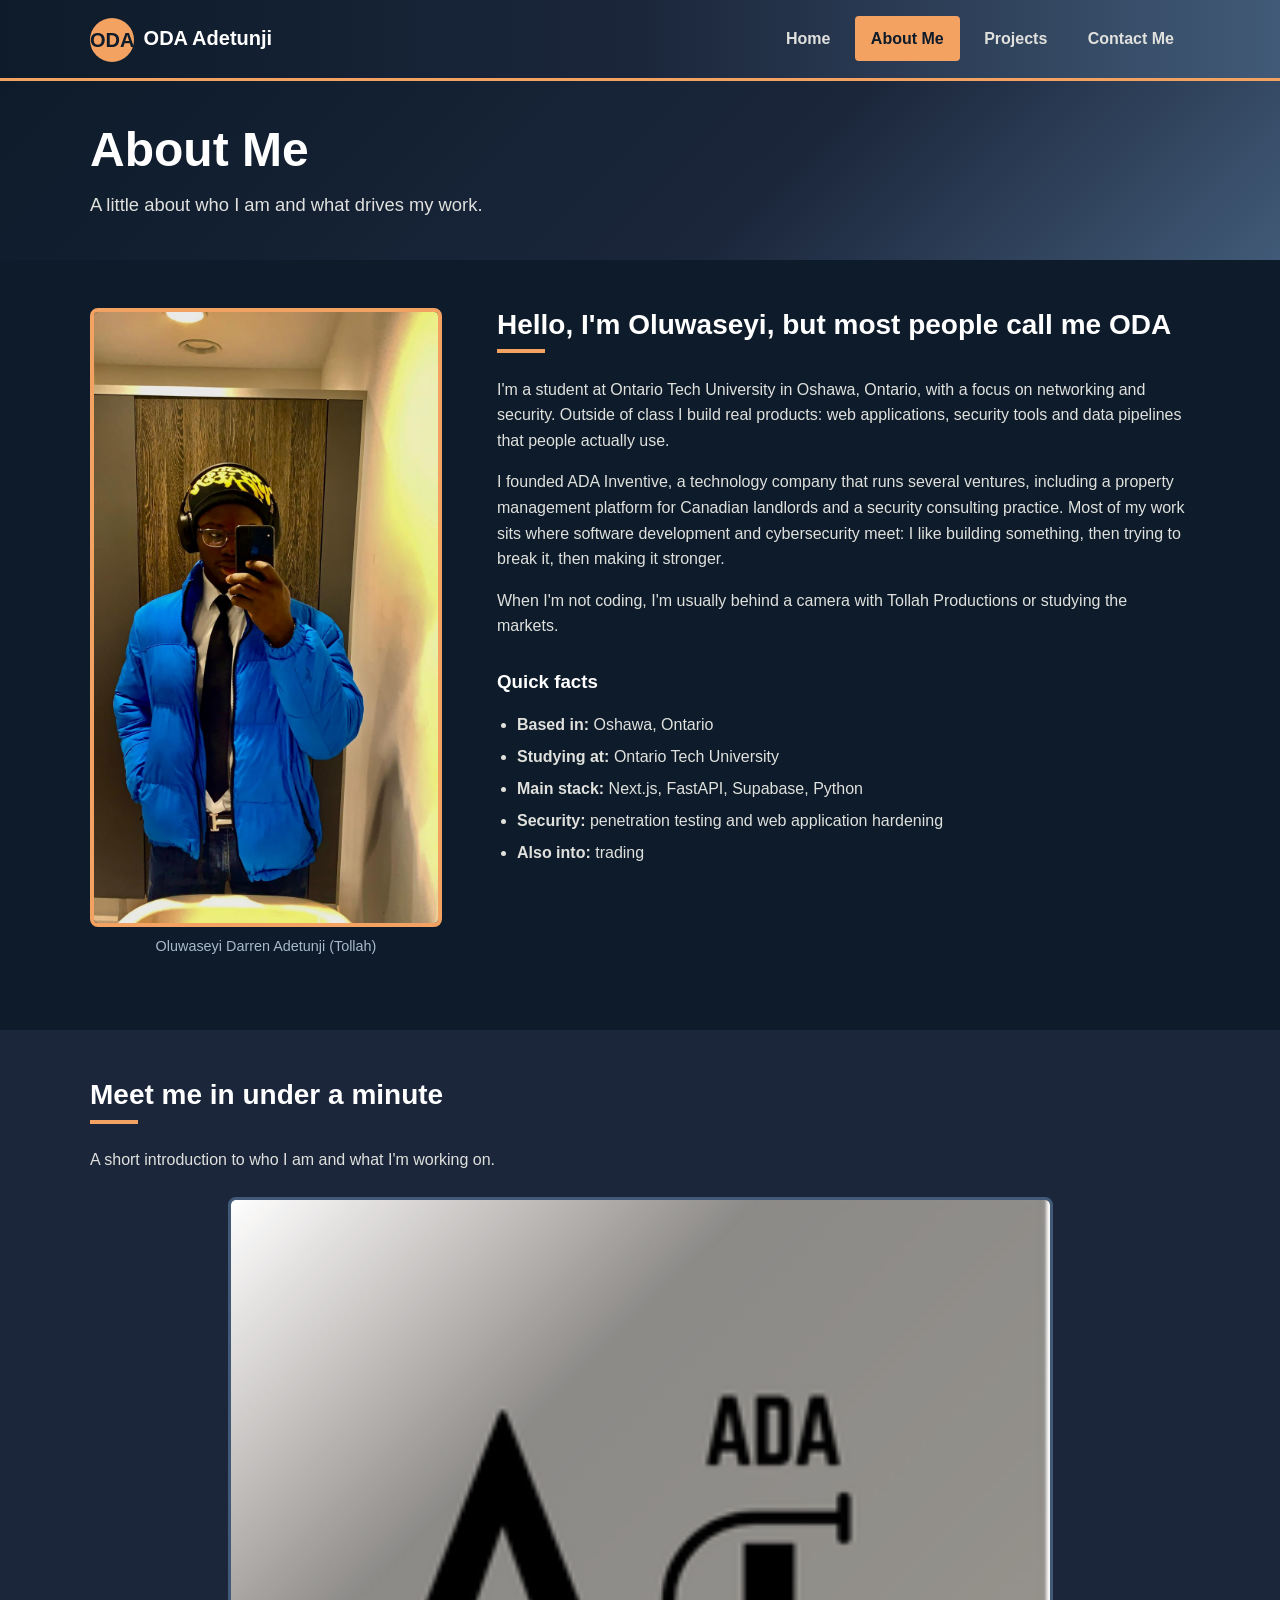
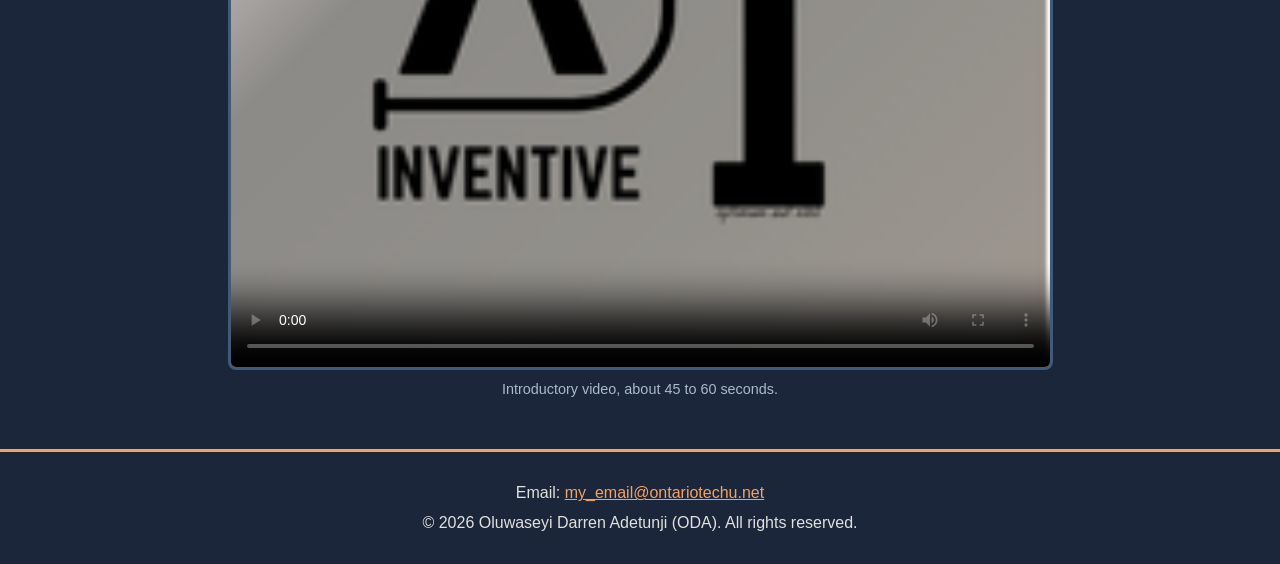
==== about.html @ a8332858 "commit of my web and script assign" ====
<!DOCTYPE html>
<html lang="en">
<head>
  <meta charset="utf-8">
  <meta name="viewport" content="width=device-width, initial-scale=1">
  <meta name="description" content="About Oluwaseyi Darren Adetunji (ODA): background, skills and an introductory video.">
  <title>About Me | Tollah Adetunji Portfolio</title>
  <link rel="stylesheet" href="css/style.css">
  <link rel="stylesheet" href="css/mobile.css">
  <link rel="stylesheet" href="css/tablet.css">
  <link rel="stylesheet" href="css/laptop.css">
</head>
<body>
  <a class="skip-link" href="#main">Skip to main content</a>

  <header class="site-header">
    <div class="container clearfix">
      <a class="brand" href="index.html"><span class="brand-mark" aria-hidden="true">ODA</span>ODA Adetunji</a>
      <nav aria-label="Main navigation">
        <ul class="nav-list clearfix">
          <li><a href="index.html">Home</a></li>
          <li><a href="about.html" aria-current="page">About Me</a></li>
          <li><a href="projects.html">Projects</a></li>
          <li><a href="contact.html">Contact Me</a></li>
        </ul>
      </nav>
    </div>
  </header>

  <main id="main">
    <section class="page-banner" aria-labelledby="page-title">
      <div class="container">
        <h1 id="page-title">About Me</h1>
        <p class="lead">A little about who I am and what drives my work.</p>
      </div>
    </section>

    <div class="section">
      <div class="container clearfix">
        <figure class="about-photo">
          <img src="images/profile.jpg" alt="Portrait of Oluwaseyi (ODA) Adetunji" width="600" height="750">
          <figcaption>Oluwaseyi Darren Adetunji (Tollah)</figcaption>
        </figure>

        <article class="about-text">
          <h2 id="intro-title">Hello, I'm Oluwaseyi, but most people call me ODA</h2>
          <p>I'm a student at Ontario Tech University in Oshawa, Ontario, with a focus on networking and security. Outside of class I build real products: web applications, security tools and data pipelines that people actually use.</p>
          <p>I founded ADA Inventive, a technology company that runs several ventures, including a property management platform for Canadian landlords and a security consulting practice. Most of my work sits where software development and cybersecurity meet: I like building something, then trying to break it, then making it stronger.</p>
          <p>When I'm not coding, I'm usually behind a camera with Tollah Productions or studying the markets.</p>

          <h3>Quick facts</h3>
          <ul class="fact-list">
            <li><strong>Based in:</strong> Oshawa, Ontario</li>
            <li><strong>Studying at:</strong> Ontario Tech University</li>
            <li><strong>Main stack:</strong> Next.js, FastAPI, Supabase, Python</li>
            <li><strong>Security:</strong> penetration testing and web application hardening</li>
            <li><strong>Also into:</strong> trading</li>
          </ul>
        </article>
      </div>
    </div>

    <section class="section section-video" aria-labelledby="video-title">
      <div class="container">
        <h2 id="video-title">Meet me in under a minute</h2>
        <p>A short introduction to who I am and what I'm working on.</p>
        <figure class="video-wrap">
          <video controls preload="metadata" poster="images/ADANew.png" width="1280" height="720">
            <source src="video/intro.mp4" type="video/mp4">
            Your browser does not support HTML5 video. You can <a href="video/intro.mp4">download the video</a> instead.
          </video>
          <figcaption>Introductory video, about 45 to 60 seconds.</figcaption>
        </figure>
      </div>
    </section>
  </main>

  <footer class="site-footer">
    <div class="container">
      <p>Email: <a href="mailto:oluwaseyi.adetunji@ontariotechu.net">my_email@ontariotechu.net</a></p>
      <p>&copy; 2026 Oluwaseyi Darren Adetunji (ODA). All rights reserved.</p>
    </div>
  </footer>
</body>
</html>
---- css/style.css ----
*,
*::before,
*::after {
  box-sizing: border-box;
}

html {
  font-size: 100%;
}

body {
  margin: 0;
  background-color: #0D1B2A;
  color: #E0E1DD;
  font-family: "Segoe UI", Roboto, Helvetica, Arial, sans-serif;
  line-height: 1.6;
}

img,
video {
  display: block;
  max-width: 100%;
  height: auto;
}

h1,
h2,
h3 {
  line-height: 1.2;
  color: #FFFFFF;
}

h2 {
  font-size: 1.75rem;
  margin-top: 0;
}


h2::after {
  content: "";
  display: block;
  width: 3rem;
  height: 4px;
  margin-top: 0.5rem;
  background-color: #F4A261;
}

a {
  color: #F4A261;
}

a:hover,
a:focus {
  color: #FFFFFF;
}


a:focus,
button:focus,
input:focus,
textarea:focus {
  outline: 3px solid #F4A261;
  outline-offset: 2px;
}


.container {
  width: 90%;
  max-width: 1100px;
  margin: 0 auto;
}


.clearfix::after {
  content: "";
  display: table;
  clear: both;
}


.visually-hidden {
  position: absolute;
  width: 1px;
  height: 1px;
  margin: -1px;
  padding: 0;
  overflow: hidden;
  clip: rect(0 0 0 0);
  border: 0;
  white-space: nowrap;
}


.skip-link {
  position: absolute;
  top: 0;
  left: -9999px;
  z-index: 100;
  padding: 0.5rem 1rem;
  background-color: #F4A261;
  color: #0D1B2A;
  font-weight: 700;
}

.skip-link:focus {
  left: 1rem;
  top: 1rem;
  color: #0D1B2A;
}


.site-header {
  background-color: #1B263B;
  background-image: linear-gradient(to right, #0D1B2A, #1B263B 50%, #415A77);
  border-bottom: 3px solid #F4A261;
  padding: 1rem 0;
}

.brand {
  color: #FFFFFF;
  font-size: 1.25rem;
  font-weight: 700;
  line-height: 2.75rem;
  text-decoration: none;
}


.brand-mark {
  display: inline-block;
  width: 2.75rem;
  height: 2.75rem;
  margin-right: 0.6rem;
  border-radius: 50%;
  background-color: #F4A261;
  color: #0D1B2A;
  line-height: 2.75rem;
  text-align: center;
  vertical-align: middle;
}

.nav-list {
  list-style: none;
  margin: 0;
  padding: 0;
}

.nav-list a {
  display: block;
  padding: 0.6rem 1rem;
  border-radius: 4px;
  color: #E0E1DD;
  font-weight: 600;
  text-decoration: none;
}

.nav-list a:hover,
.nav-list a:focus {
  background-color: #415A77;
  color: #FFFFFF;
}

/* Highlight the current page in the menu */
.nav-list a[aria-current="page"] {
  background-color: #F4A261;
  color: #0D1B2A;
}


.hero,
.page-banner {
  background-color: #1B263B;
  background-image: linear-gradient(135deg, #0D1B2A 0%, #1B263B 60%, #415A77 100%);
}

.hero {
  padding: 4rem 0;
}

.page-banner {
  padding: 2.5rem 0;
}

.hero h1,
.page-banner h1 {
  margin: 0 0 0.75rem;
  font-size: 2.75rem;
}

.eyebrow {
  margin: 0 0 0.5rem;
  color: #F4A261;
  font-weight: 700;
  letter-spacing: 0.08em;
  text-transform: uppercase;
}

.lead {
  margin: 0;
  font-size: 1.15rem;
}

.hero-actions {
  margin: 2rem 0 0;
}


.button {
  display: inline-block;
  margin: 0 0.5rem 0.5rem 0;
  padding: 0.75rem 1.5rem;
  border: 2px solid #F4A261;
  border-radius: 6px;
  background-color: #F4A261;
  color: #0D1B2A;
  font-family: inherit;
  font-size: 1rem;
  font-weight: 700;
  text-decoration: none;
  cursor: pointer;
}

.button:hover,
.button:focus {
  border-color: #E0E1DD;
  background-color: #E0E1DD;
  color: #0D1B2A;
}

.button-outline {
  background-color: transparent;
  color: #F4A261;
}


.section {
  padding: 3rem 0;
}


.card {
  float: left;
  width: 100%;
  margin-bottom: 1.5rem;
  padding: 1.5rem;
  border: 1px solid #415A77;
  border-top: 4px solid #F4A261;
  border-radius: 8px;
  background-color: #1B263B;
}

.card h3 {
  margin-top: 0;
  font-size: 1.25rem;
}

.card p {
  margin-bottom: 0;
}

.tags {
  margin: 0;
  color: #A9B8CC;
  font-size: 0.9rem;
  font-weight: 600;
}


.about-photo {
  margin: 0 0 1.5rem;
}

.about-photo img {
  width: 100%;
  border: 4px solid #F4A261;
  border-radius: 8px;
}

figcaption {
  margin-top: 0.5rem;
  color: #A9B8CC;
  font-size: 0.9rem;
  text-align: center;
}

.about-text h3 {
  margin-top: 2rem;
}

.fact-list {
  padding-left: 1.25rem;
}

.fact-list li {
  margin-bottom: 0.4rem;
}

.section-video {
  background-color: #1B263B;
}

.video-wrap {
  margin: 1.5rem auto 0;
}

.video-wrap video {
  width: 100%;
  border: 3px solid #415A77;
  border-radius: 8px;
  background-color: #0D1B2A;
}


.form-panel {
  padding: 2rem;
  border: 1px solid #415A77;
  border-radius: 8px;
  background-color: #1B263B;
  background-image: linear-gradient(160deg, #1B263B 0%, #0D1B2A 100%);
}

.form-row {
  margin-bottom: 1.25rem;
}

label {
  display: block;
  margin-bottom: 0.4rem;
  font-weight: 600;
}

.hint {
  display: block;
  margin-top: 0.3rem;
  color: #A9B8CC;
  font-size: 0.875rem;
}

input,
textarea {
  display: block;
  width: 100%;
  padding: 0.75rem;
  border: 2px solid #415A77;
  border-radius: 6px;
  background-color: #0D1B2A;
  color: #E0E1DD;
  font-family: inherit;
  font-size: 1rem;
}

textarea {
  resize: vertical;
}


input:focus:invalid,
textarea:focus:invalid {
  border-color: #E76F51;
}

input:valid,
textarea:valid {
  border-color: #8FBF9F;
}

.contact-aside {
  padding: 1.5rem 0;
}


.site-footer {
  padding: 1.5rem 0;
  border-top: 3px solid #F4A261;
  background-color: #1B263B;
  text-align: center;
}

.site-footer p {
  margin: 0.25rem 0;
}
---- css/mobile.css ----
@media screen and (max-width: 599px) {

  html {
    font-size: 93.75%;
  }


  .brand {
    display: block;
    margin-bottom: 0.75rem;
    text-align: center;
  }


  .nav-list li {
    float: left;
    width: 50%;
    padding: 0.2rem;
  }

  .nav-list a {
    text-align: center;
  }

  .hero {
    padding: 2.5rem 0;
  }

  .hero h1,
  .page-banner h1 {
    font-size: 2rem;
  }

  h2 {
    font-size: 1.5rem;
  }


  .button {
    display: block;
    width: 100%;
    margin: 0 0 0.75rem;
    text-align: center;
  }


  .card {
    float: none;
    width: 100%;
  }

  .about-photo {
    width: 80%;
    margin: 0 auto 1.5rem;
  }

  .form-panel {
    padding: 1.25rem;
  }
}
---- css/tablet.css ----
@media screen and (min-width: 600px) and (max-width: 1023px) {

  .brand {
    display: block;
    margin-bottom: 0.75rem;
    text-align: center;
  }

  .nav-list {
    text-align: center;
  }

  .nav-list li {
    display: inline-block;
  }

  .hero h1,
  .page-banner h1 {
    font-size: 2.5rem;
  }

  .hero .lead {
    width: 85%;
  }


  .card {
    float: left;
    width: 48%;
    margin-right: 4%;
  }


  .card:nth-child(2n) {
    margin-right: 0;
  }


  .card:nth-child(2n+1) {
    clear: left;
  }

  .about-photo {
    float: left;
    width: 40%;
    margin: 0 4% 1.5rem 0;
  }


  .about-text {
    overflow: hidden;
  }

  .video-wrap {
    width: 90%;
  }


  .form-panel,
  .contact-aside {
    width: 85%;
    margin: 0 auto;
  }
}
---- css/laptop.css ----
@media screen and (min-width: 1024px) {


  .brand {
    float: left;
  }

  .site-header nav {
    float: right;
  }

  .nav-list li {
    display: inline-block;
    margin-left: 0.25rem;
  }

  .hero {
    padding: 6rem 0;
  }

  .hero h1 {
    font-size: 3.5rem;
  }

  .page-banner h1 {
    font-size: 3rem;
  }


  .hero .lead {
    width: 60%;
  }


  .card {
    float: left;
    width: 30.6667%;
    margin-right: 4%;
  }

  .card:nth-child(3n) {
    margin-right: 0;
  }

  .card:nth-child(3n+1) {
    clear: left;
  }


  .about-photo {
    float: left;
    width: 32%;
    margin: 0 5% 1.5rem 0;
  }

  .about-text {
    overflow: hidden;
  }

  .video-wrap {
    width: 75%;
  }


  .form-panel {
    float: left;
    width: 60%;
  }

  .contact-aside {
    float: right;
    width: 34%;
    padding-top: 0;
  }
}
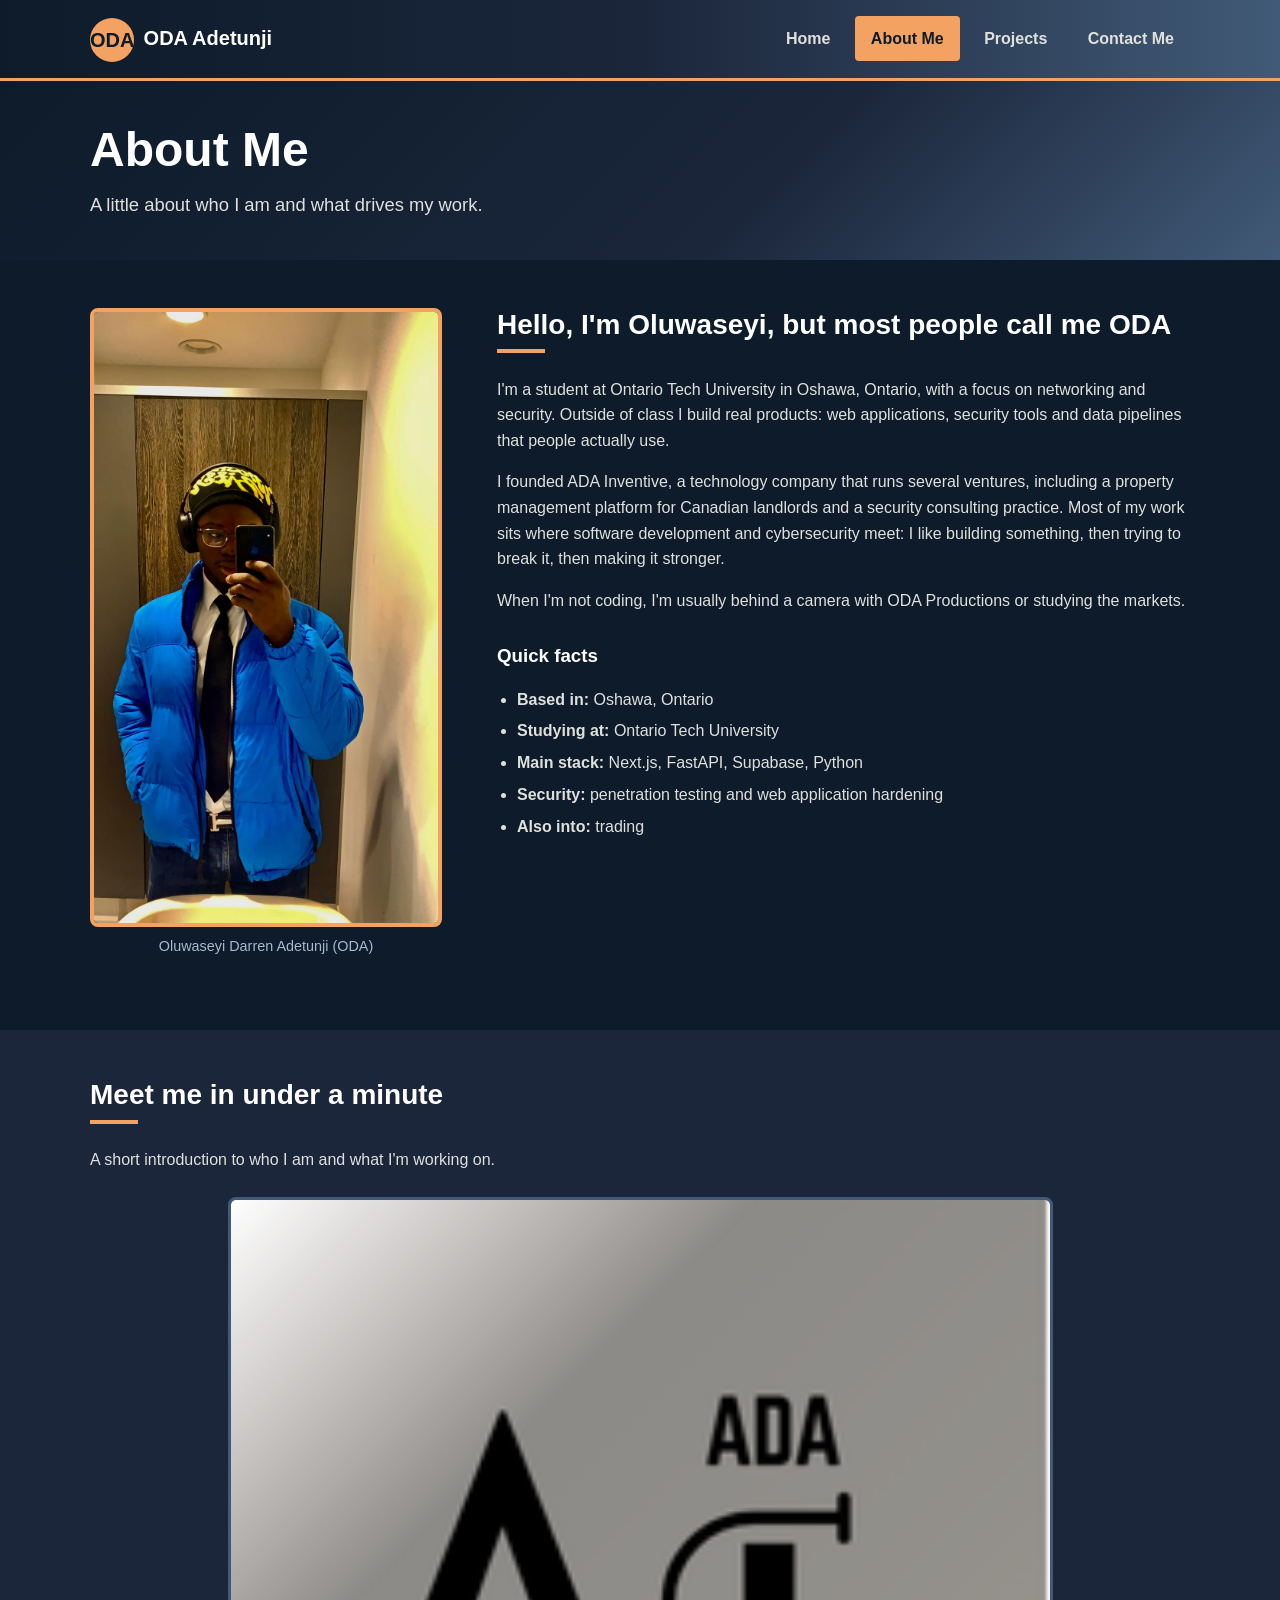
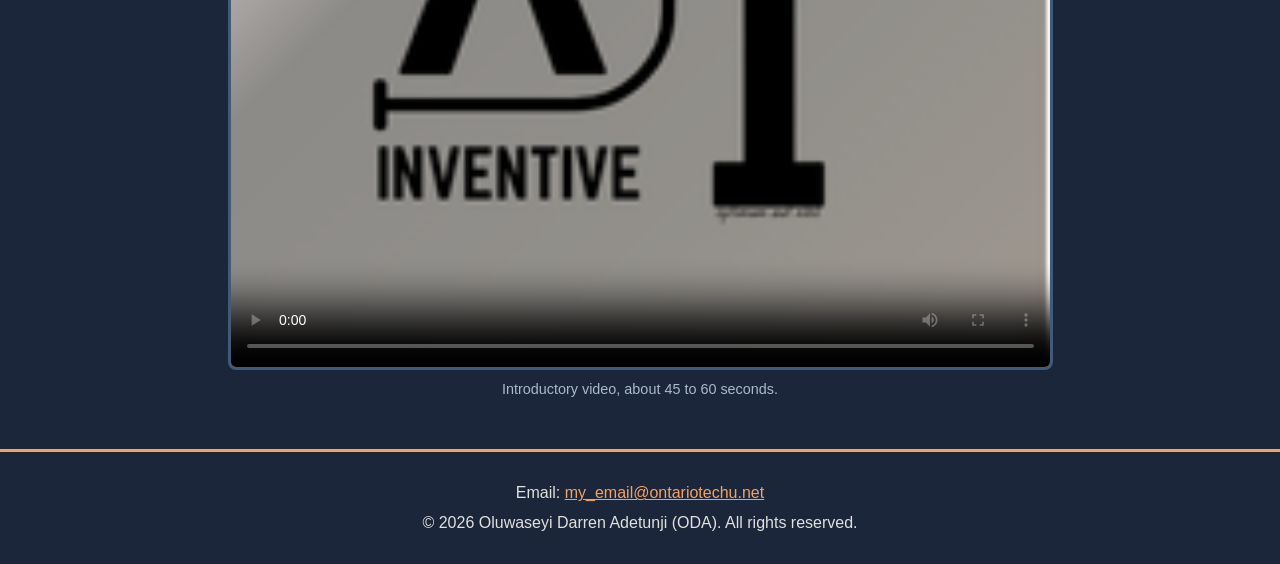
==== commit e7be69a7: "removed mention of tollah (stuck with ODA)" ====
--- a/about.html
+++ b/about.html
@@ -4,7 +4,7 @@
   <meta charset="utf-8">
   <meta name="viewport" content="width=device-width, initial-scale=1">
   <meta name="description" content="About Oluwaseyi Darren Adetunji (ODA): background, skills and an introductory video.">
-  <title>About Me | Tollah Adetunji Portfolio</title>
+  <title>About Me | ODA Adetunji Portfolio</title>
   <link rel="stylesheet" href="css/style.css">
   <link rel="stylesheet" href="css/mobile.css">
   <link rel="stylesheet" href="css/tablet.css">
@@ -39,14 +39,14 @@
       <div class="container clearfix">
         <figure class="about-photo">
           <img src="images/profile.jpg" alt="Portrait of Oluwaseyi (ODA) Adetunji" width="600" height="750">
-          <figcaption>Oluwaseyi Darren Adetunji (Tollah)</figcaption>
+          <figcaption>Oluwaseyi Darren Adetunji (ODA)</figcaption>
         </figure>
 
         <article class="about-text">
           <h2 id="intro-title">Hello, I'm Oluwaseyi, but most people call me ODA</h2>
           <p>I'm a student at Ontario Tech University in Oshawa, Ontario, with a focus on networking and security. Outside of class I build real products: web applications, security tools and data pipelines that people actually use.</p>
           <p>I founded ADA Inventive, a technology company that runs several ventures, including a property management platform for Canadian landlords and a security consulting practice. Most of my work sits where software development and cybersecurity meet: I like building something, then trying to break it, then making it stronger.</p>
-          <p>When I'm not coding, I'm usually behind a camera with Tollah Productions or studying the markets.</p>
+          <p>When I'm not coding, I'm usually behind a camera with ODA Productions or studying the markets.</p>
 
           <h3>Quick facts</h3>
           <ul class="fact-list">
